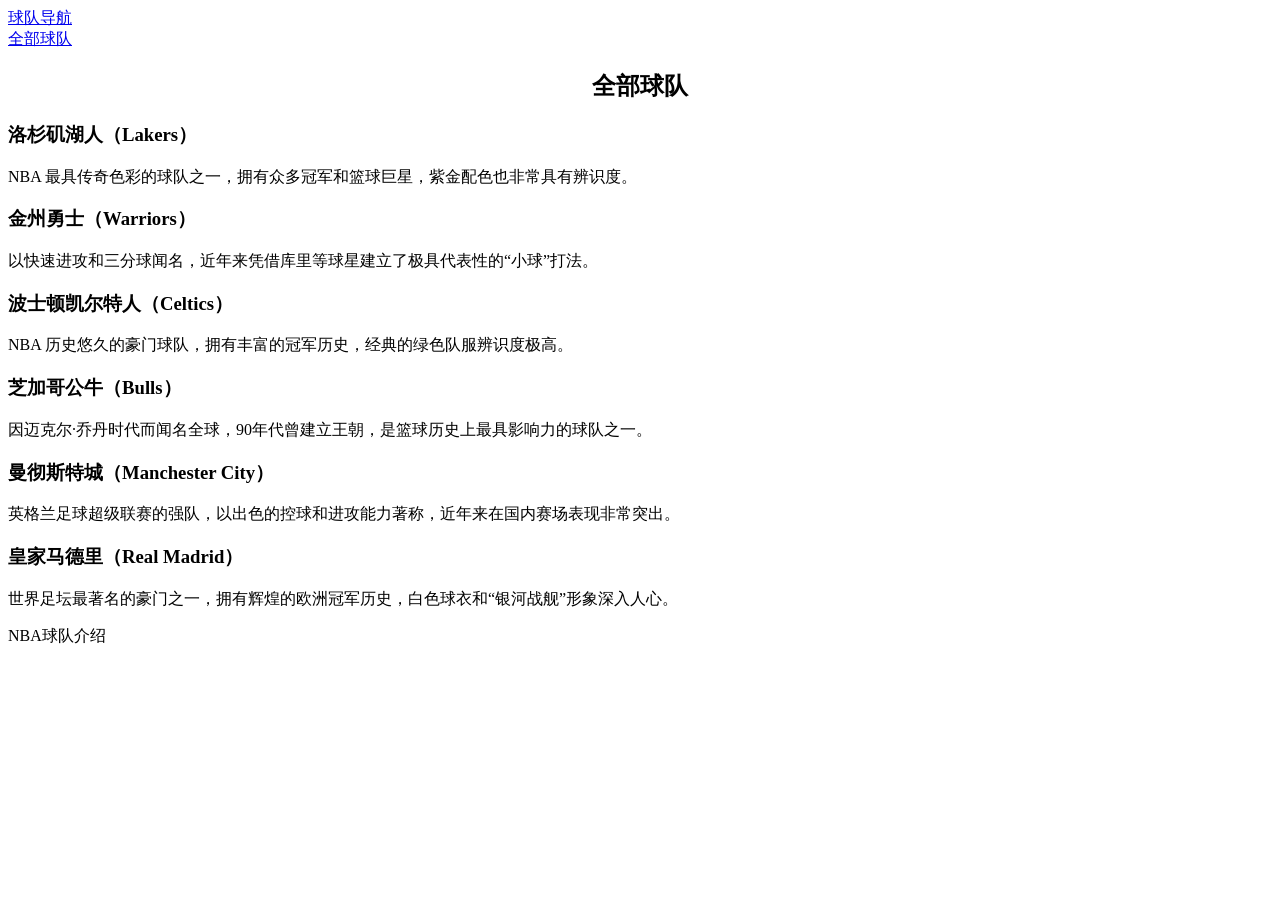
==== topic-page/index.html @ 51336fb5 "球队展示页面骨架" ====
<!DOCTYPE html>
<html lang="zh-CN">
<head>
  <meta charset="UTF-8">
  <meta name="viewport" content="width=device-width, initial-scale=1.0">
  <title>球队介绍</title>
  <link rel="stylesheet" href="css/style.css">
</head>
<body>
  <header class="site-header">
    <div class="nav-wrap">
      <a class="logo" href="#">球队导航</a>
      <nav class="main-nav">
        <a href="#team">全部球队</a>
      </nav>
    </div>
  </header>
  <main>
    <section id="team">
      <h2 style="text-align: center;">全部球队</h2>
      <div class="card-grid">
				<article class="team-card">
					<h3>洛杉矶湖人（Lakers）</h3>
					<p>NBA 最具传奇色彩的球队之一，拥有众多冠军和篮球巨星，紫金配色也非常具有辨识度。</p>
				</article>
        
				<article class="team-card">
					<h3>金州勇士（Warriors）</h3>
					<p>以快速进攻和三分球闻名，近年来凭借库里等球星建立了极具代表性的“小球”打法。</p>
				</article>

				<article class="team-card">
					<h3>波士顿凯尔特人（Celtics）</h3>
					<p>NBA 历史悠久的豪门球队，拥有丰富的冠军历史，经典的绿色队服辨识度极高。</p>
				</article>

        <article class="team-card">
					<h3>芝加哥公牛（Bulls）</h3>
					<p>因迈克尔·乔丹时代而闻名全球，90年代曾建立王朝，是篮球历史上最具影响力的球队之一。</p>
				</article>

        <article class="team-card">
					<h3>曼彻斯特城（Manchester City）</h3>
					<p>英格兰足球超级联赛的强队，以出色的控球和进攻能力著称，近年来在国内赛场表现非常突出。</p>
				</article>

        <article class="team-card">
					<h3>皇家马德里（Real Madrid）</h3>
					<p>世界足坛最著名的豪门之一，拥有辉煌的欧洲冠军历史，白色球衣和“银河战舰”形象深入人心。</p>
				</article>
      </div>
    </section>
  </main>
  
  <footer><p>NBA球队介绍</p></footer>
</body>
</html>
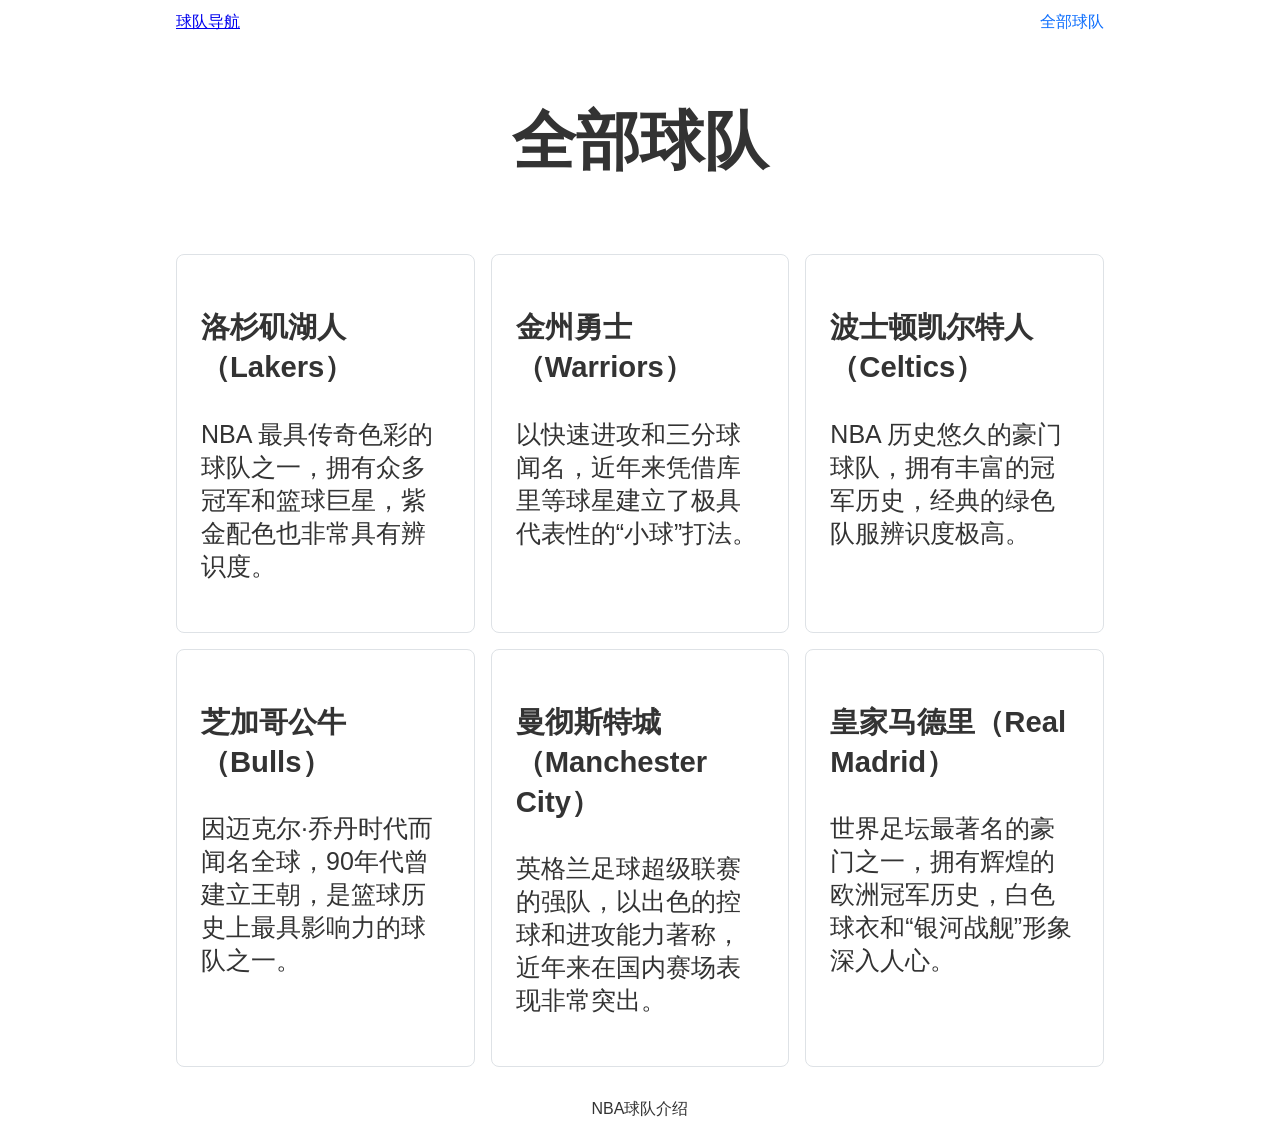
==== commit ab0795fd: "通过clamp实现流式排版" ====
--- a/topic-page/index.html
+++ b/topic-page/index.html
@@ -6,6 +6,7 @@
   <title>球队介绍</title>
   <link rel="stylesheet" href="css/style.css">
 </head>
+
 <body>
   <header class="site-header">
     <div class="nav-wrap">
@@ -17,7 +18,7 @@
   </header>
   <main>
     <section id="team">
-      <h2 style="text-align: center;">全部球队</h2>
+      <h2 class="title">全部球队</h2>
       <div class="card-grid">
 				<article class="team-card">
 					<h3>洛杉矶湖人（Lakers）</h3>
--- a/topic-page/css/style.css
+++ b/topic-page/css/style.css
@@ -0,0 +1,58 @@
+* { box-sizing: border-box; }
+
+body {
+  font-family: "Microsoft YaHei", sans-serif;
+  margin: 0;
+  color: #333;
+}
+
+.nav-wrap {
+  max-width: 960px;
+  margin: 0 auto;
+  padding: 12px 16px;
+  display: flex;
+  justify-content: space-between;
+  align-items: center;
+  flex-wrap: wrap;
+  gap: 8px;
+}
+
+.main-nav {
+  display: flex;
+  gap: 16px;
+}
+
+.main-nav a { text-decoration: none; color: #0d6efd; }
+
+.title {
+  font-size: clamp(25px, 5vw, 64px);
+  text-align: center;
+}
+
+.card-grid {
+  max-width: 960px;
+  margin: 0 auto;
+  padding: 16px;
+  display: grid;
+  grid-template-columns: repeat(auto-fit, minmax(260px, 1fr));
+  gap: 16px;
+}
+
+.team-card {
+  border: 1px solid #dee2e6;
+  border-radius: 8px;
+  padding: 16px;
+  font-size: clamp(20px, 4vw, 25px);
+}
+
+@media (min-width: 992px) {
+  .team-card { padding: 24px; }
+}
+
+.card .card-title {
+  color: #0b5ed7;
+}
+
+footer {
+    text-align: center;
+}
